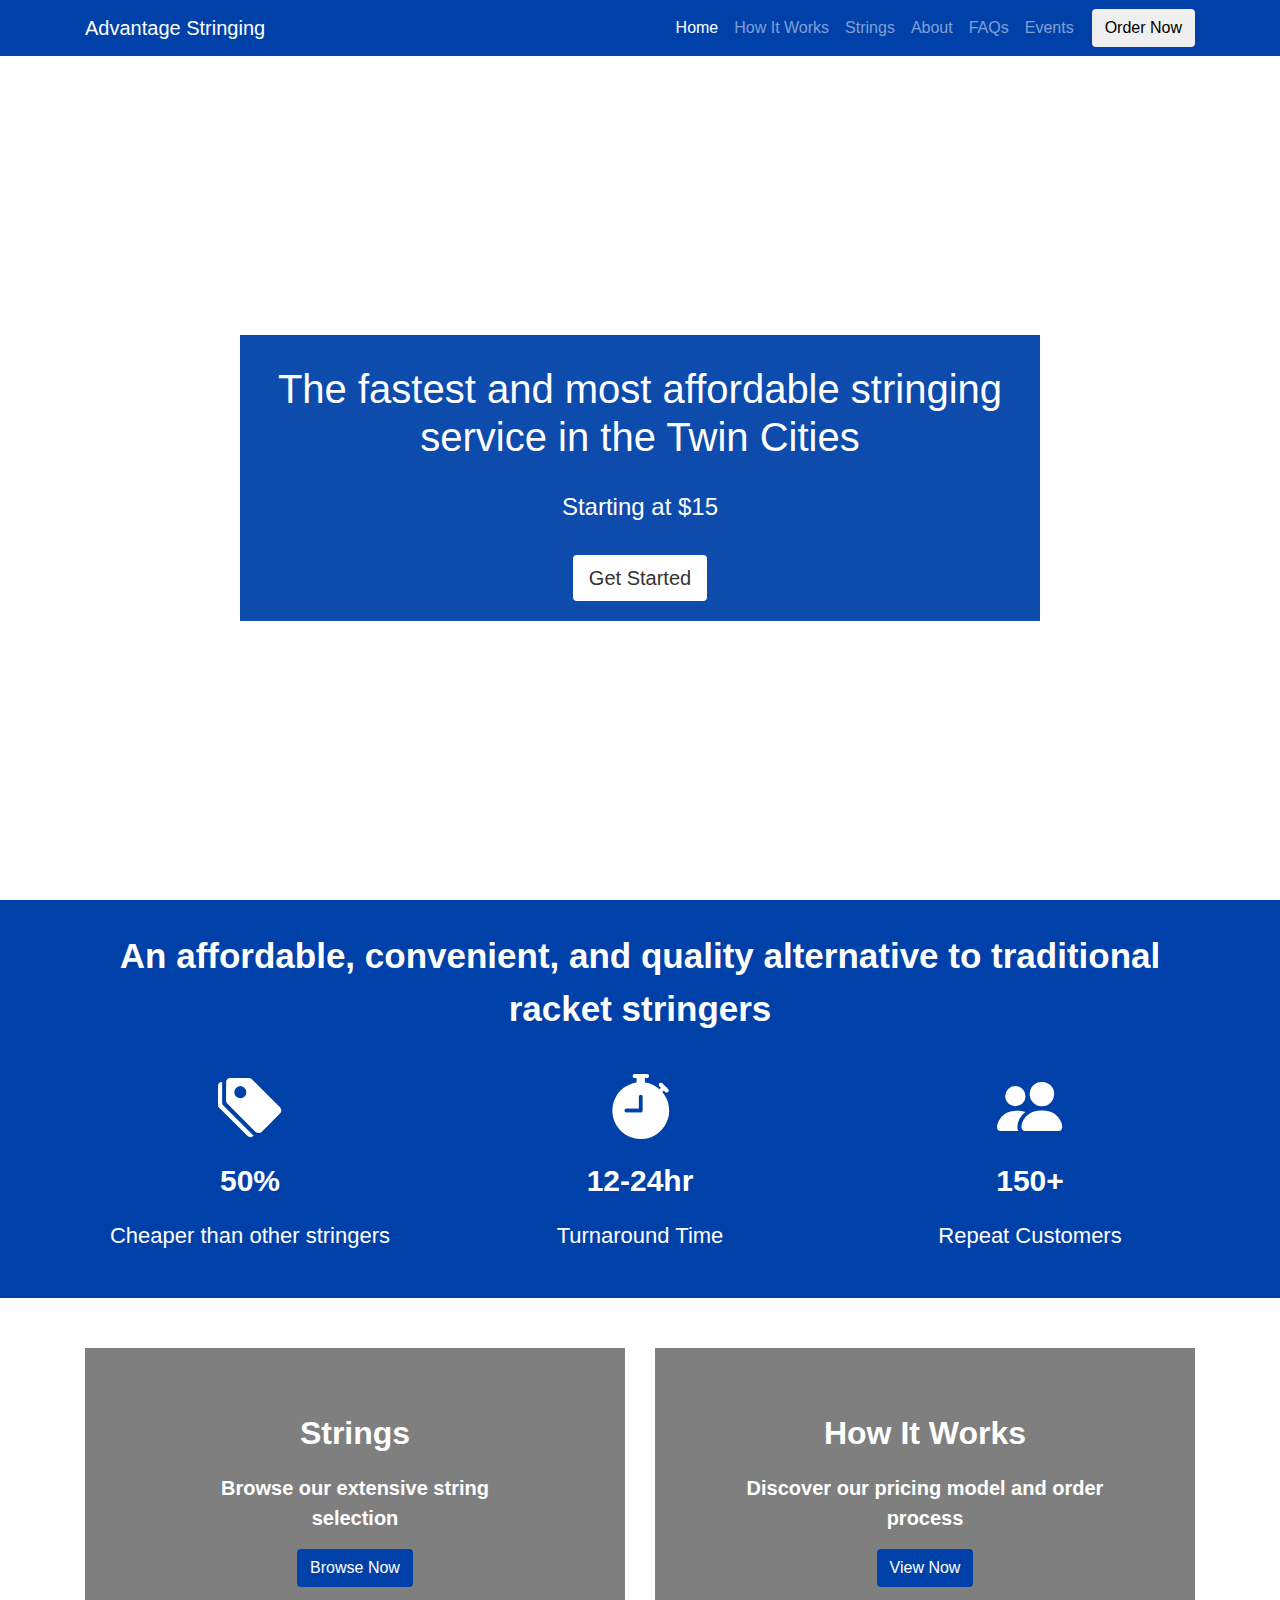
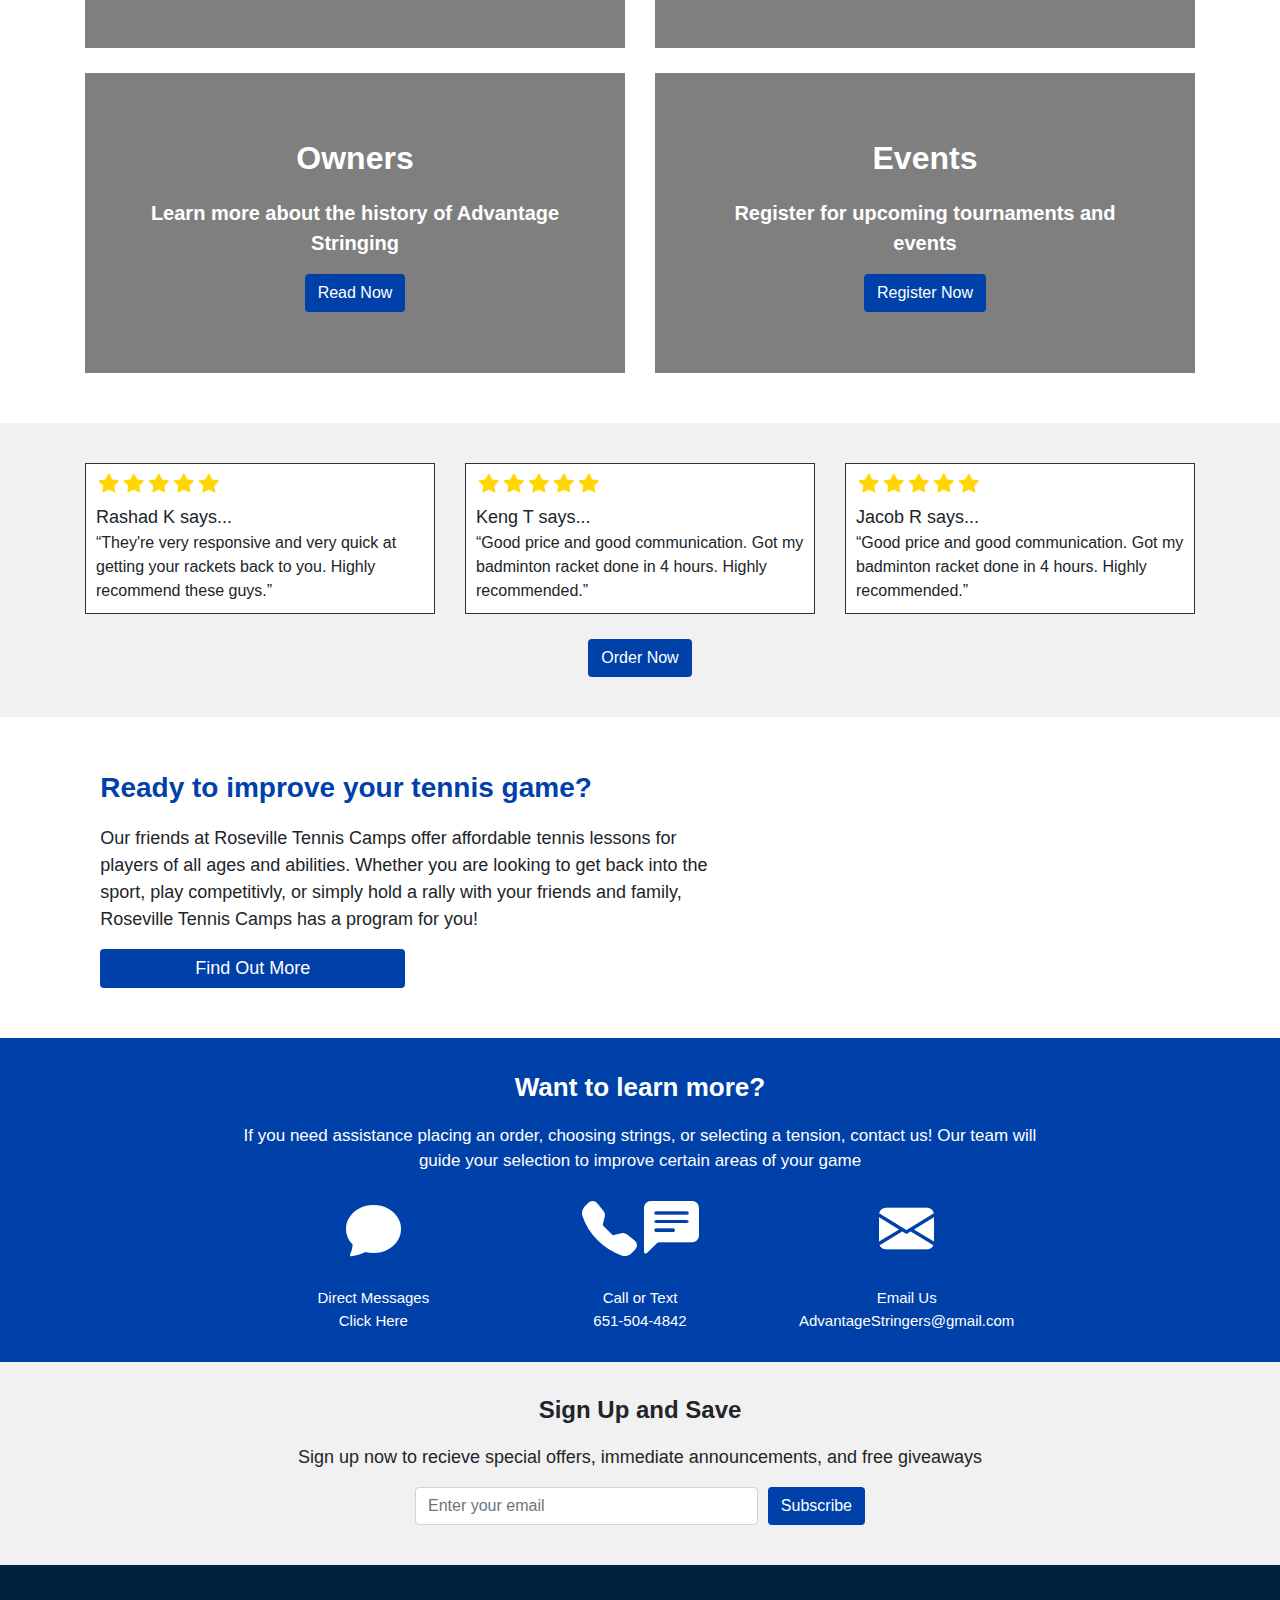
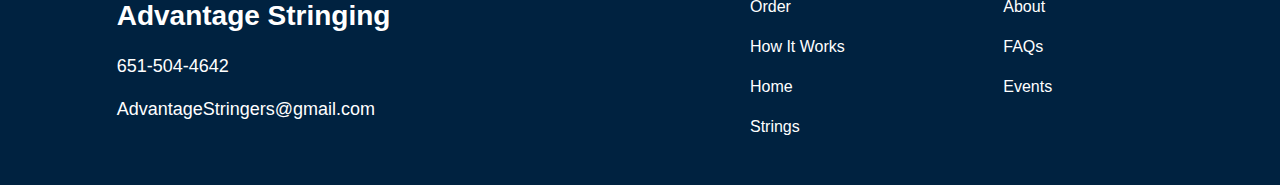
==== index.html @ 2bb8e8ad "Add files via upload" ====
<!doctype html>
<html lang="en">
  <head>
    <!-- Required meta tags -->
    <meta charset="utf-8">
    <meta name="viewport" content="width=device-width, initial-scale=1, shrink-to-fit=no">

    <!-- Bootstrap CSS -->
    <link rel="stylesheet" href="https://cdn.jsdelivr.net/npm/bootstrap@4.0.0/dist/css/bootstrap.min.css" integrity="sha384-Gn5384xqQ1aoWXA+058RXPxPg6fy4IWvTNh0E263XmFcJlSAwiGgFAW/dAiS6JXm" crossorigin="anonymous">
    <link rel="stylesheet" href="index-styles.css">
    <link rel="stylesheet" href="global-styles.css">

    <!-- Icons -->
    <link rel="stylesheet" href="https://cdn.jsdelivr.net/npm/bootstrap-icons@1.3.0/font/bootstrap-icons.css">

    <!-- Email JS -->
    <script type="text/javascript"
        src="https://cdn.jsdelivr.net/npm/@emailjs/browser@4/dist/email.min.js">
    </script>
    <script type="text/javascript">
    (function(){
        emailjs.init({
            publicKey: "Uv6jMGPoJgbdcEG1-",
        });
    })();
    </script>

    <title>Advantage Stringing</title>
  </head>


  <body>

    <nav class="navbar navbar-expand-lg navbar-dark" style="background-color: #0041a9;">
        <div class="container">
        <a class="navbar-brand" href="#">Advantage Stringing</a>
        <button class="navbar-toggler" type="button" data-toggle="collapse" data-target="#navbarSupportedContent" aria-controls="navbarSupportedContent" aria-expanded="false" aria-label="Toggle navigation">
            <span class="navbar-toggler-icon"></span>
        </button>
        
        <div class="collapse navbar-collapse" id="navbarSupportedContent" style="gap: 10px;">
            <ul class="navbar-nav ml-auto">
            <li class="nav-item active">
                <a class="nav-link" href="index.html">Home <span class="sr-only">(current)</span></a>
            </li>
            <li class="nav-item">
                <a class="nav-link" href="how-it-works.html">How It Works</a>
            </li>
            <li class="nav-item">
                <a class="nav-link" href="strings.html">Strings</a>
            </li>
            <li class="nav-item">
                <a class="nav-link" href="about.html">About</a>
            </li>
            <li class="nav-item">
                <a class="nav-link" href="faqs.html">FAQs</a>
            </li>
            <li class="nav-item">
                <a class="nav-link" href="events.html">Events</a>
            </li>
            </ul>
            <button class="btn my-2 my-sm-0 navbar-white-button" onclick="goToOrderPage()">Order Now</button>
        </div></div>
    </nav>

    <div class="index-header page-image-header d-flex">
        <div class="mx-auto my-auto page-header-content">
            <h1 class="page-header-text mx-auto">The fastest and most affordable stringing service in the Twin Cities</h1>
            <p class="page-header-sub-text mx-auto">Starting at $15</p>
            <div class="d-flex header-button-wrapper">
                <button class="btn my-2 my-sm-0 mx-auto white-header-button" onclick="goToHowToPage()">Get Started</button>
            </div>
        </div>
    </div>

    <div class="stats-section">
       <div class="container" style="padding: 30px 0px;">
            <div class="stats-section-header d-flex">
                <p class="stats-header-text text-center mx-auto">An affordable, convenient, and quality alternative to traditional racket stringers</p>
            </div>
            <div class="row">
                <div class="col-sm d-flex justify-content-center">
                    <div class="stat-element justify-content-center">
                        <div class="d-flex">
                            <i class="bi-tags-fill stat-icon mx-auto"></i>     
                        </div>
                        <p class="large-stat-text text-center">50%</p>
                        <p class="small-stat-text text-center">Cheaper than other stringers</p>
                    </div>
                </div>
                <div class="col-sm d-flex justify-content-center">
                    <div class="stat-element justify-content-center">
                        <div class="d-flex">
                            <i class="bi-stopwatch-fill stat-icon mx-auto"></i>     
                        </div>
                        
                        <p class="large-stat-text text-center">12-24hr</p>
                        <p class="small-stat-text text-center">Turnaround Time</p>
                    </div>
                </div>
                <div class="col-sm d-flex justify-content-center">
                    <div class="stat-element justify-content-center">
                        <div class="d-flex">
                            <i class="bi-people-fill stat-icon mx-auto"></i>     
                        </div>
                        
                        <p class="large-stat-text text-center">150+</p>
                        <p class="small-stat-text text-center">Repeat Customers</p>
                    </div>
                </div>
            </div>
       </div> 
    </div>

    <div class="spacer"></div>

    <div class="image-navigation-grid" style="margin: 30px 0px;">
        <div class="container">
            <div class="row">
                <div class="col d-flex justify-content-center nav-img-wrapper">
                    <div class="nav-image mx-auto my-auto justify-content-center string-nav-img">
                        <div class="nav-img-overlay d-flex" onclick="goToStringsPage()">
                            <div class="nav-img-text-wrapper my-auto mx-auto d-flex flex-column">
                                <p class="nav-img-large-text">Strings</p>
                                <p class="nav-img-small-text mx-auto">Browse our extensive string selection</p>
                                <button class="btn my-2 my-sm-0 mx-auto solid-blue-button" onclick="goToStringsPage()">Browse Now</button>  
                            </div>
                        </div>
                    </div>
                </div>
                <div class="col d-flex justify-content-center nav-img-wrapper">
                    <div class="nav-image mx-auto my-auto justify-content-center how-nav-img">
                        <div class="nav-img-overlay d-flex" onclick="goToHowToPage()">
                            <div class="nav-img-text-wrapper my-auto mx-auto d-flex flex-column">
                                <p class="nav-img-large-text">How It Works</p>
                                <p class="nav-img-small-text mx-auto">Discover our pricing model and order process</p>
                                <button class="btn my-2 my-sm-0 mx-auto solid-blue-button" onclick="goToHowToPage()">View Now</button>  
                            </div>
                        </div>
                    </div>
                </div>
            </div>
            <div class="row nav-img-row2">
                <div class="col d-flex justify-content-center nav-img-wrapper">
                    <div class="nav-image mx-auto my-auto justify-content-center owners-nav-img">
                        <div class="nav-img-overlay d-flex" onclick="goToAboutPage()">
                            <div class="nav-img-text-wrapper my-auto mx-auto d-flex flex-column">
                                <p class="nav-img-large-text">Owners</p>
                                <p class="nav-img-small-text mx-auto">Learn more about the history of Advantage Stringing</p>
                                <button class="btn my-2 my-sm-0 mx-auto solid-blue-button" onclick="goToAboutPage()">Read Now</button>  
                            </div>
                        </div>
                    </div>
                </div>
                <div class="col d-flex justify-content-center nav-img-wrapper">
                    <div class="nav-image mx-auto my-auto justify-content-center events-nav-img">
                        <div class="nav-img-overlay d-flex" onclick="goToEventsPage()">
                            <div class="nav-img-text-wrapper my-auto mx-auto d-flex flex-column">
                                <p class="nav-img-large-text">Events</p>
                                <p class="nav-img-small-text mx-auto">Register for upcoming tournaments and events</p>
                                <button class="btn my-2 my-sm-0 mx-auto solid-blue-button" onclick="goToEventsPage()">Register Now</button>  
                            </div>
                        </div>
                    </div>
                </div>
            </div>
        </div>
    </div>

    <div class="spacer"></div>

    <div class="reviews-section">
        <div class="container">
            <div class="row d-flex">
                <div class="col d-flex flex-sm-column flex-lg-row">
                    <div class="review-element-wrapper">
                        <div class="d-flex star-icon-wrapper">
                            <i class="bi-star-fill review-star-icon mx-auto"></i>
                            <i class="bi-star-fill review-star-icon mx-auto"></i>
                            <i class="bi-star-fill review-star-icon mx-auto"></i>
                            <i class="bi-star-fill review-star-icon mx-auto"></i>
                            <i class="bi-star-fill review-star-icon mx-auto"></i>
                        </div>
                        <p class="review-large-text">Rashad K says...</p>
                        <p class="review-small-text">“They're very responsive and very quick at getting your rackets back to you. Highly recommend these guys.”</p>
                    </div>
                </div>
                <div class="col d-flex">
                    <div class="review-element-wrapper">
                        <div class="d-flex star-icon-wrapper">
                            <i class="bi-star-fill review-star-icon mx-auto"></i>
                            <i class="bi-star-fill review-star-icon mx-auto"></i>
                            <i class="bi-star-fill review-star-icon mx-auto"></i>
                            <i class="bi-star-fill review-star-icon mx-auto"></i>
                            <i class="bi-star-fill review-star-icon mx-auto"></i>
                        </div>
                        <p class="review-large-text">Keng T says...</p>
                        <p class="review-small-text">“Good price and good communication. Got my badminton racket done in 4 hours. Highly recommended.”</p>
                    </div>
                </div>
                <div class="col d-flex">
                    <div class="review-element-wrapper">
                        <div class="d-flex star-icon-wrapper">
                            <i class="bi-star-fill review-star-icon mx-auto"></i>
                            <i class="bi-star-fill review-star-icon mx-auto"></i>
                            <i class="bi-star-fill review-star-icon mx-auto"></i>
                            <i class="bi-star-fill review-star-icon mx-auto"></i>
                            <i class="bi-star-fill review-star-icon mx-auto"></i>
                        </div>
                        <p class="review-large-text">Jacob R says...</p>
                        <p class="review-small-text">“Good price and good communication. Got my badminton racket done in 4 hours. Highly recommended.”</p>
                    </div>
                </div>
            </div>
            <div class="d-flex button-wrapper">
                <button class="btn my-2 my-sm-0 mx-auto solid-blue-button" onclick="goToOrderPage()">Order Now</button> 
            </div>
        </div>
    </div>
    <div class="spacer"></div>
    <div class="rsvl-ad-section">
        <div class="container">
            <div class="d-flex ad-container">
                <div class="ad-col my-auto text-col">
                    <p class="ad-title">Ready to improve your tennis game?</p>
                    <p class="ad-body">Our friends at Roseville Tennis Camps offer affordable tennis lessons for players of all ages and abilities. Whether you are looking to get back into the sport, play competitivly, or simply hold a rally with your friends and family, Roseville Tennis Camps has a program for you!</p>
                    <button class="btn solid-blue-button mx-auto" onclick="openRSVL()">Find Out More</button>
                </div>
                <div class="d-flex ad-col img-col">
                    <img src="/Images/rsvl-promo-img.jpg" alt="">
                </div>
            </div>
        </div>
    </div>
    <div class="spacer"></div>
    <div class="contact-info-section">
        <div class="container">
            <p class="contact-info-large-text text-center mx-auto">Want to learn more?</p>
            <p class="contact-info-small-text text-center mx-auto">If you need assistance placing an order, choosing strings, or selecting a tension, contact us! Our team will guide your selection to improve certain areas of your game</p>
            <div class="row mx-auto">
                <div class="col">
                    <div class="contact-element-wrapper d-flex flex-column hoverable" onclick="openQuestionModal()">
                        <i class="bi-chat-fill mx-auto contact-icon"></i>
                        <p class="contact-info-tiny-text text-center" style="margin-top: 15px;">Direct Messages</p>
                        <p class="contact-info-tiny-text text-center">Click Here</p>
                    </div>
                </div>
                <div class="col">
                    <div class="contact-element-wrapper d-flex flex-column">
                        <div class="mx-auto d-flex" style="gap: 7px;">
                            <i class="bi-telephone-fill mx-auto contact-icon" style="margin-right: 5px;"></i>    
                            <i class="bi-chat-left-text-fill mx-auto contact-icon" style="margin-left: 5px;"></i>    
                        </div>
                        <p class="contact-info-tiny-text text-center" style="margin-top: 15px;">Call or Text</p>
                        <p class="contact-info-tiny-text text-center">651-504-4842</p>
                    </div>
                </div>
                <div class="col">
                    <div class="contact-element-wrapper d-flex flex-column">
                        <i class="bi-envelope-fill mx-auto contact-icon"></i>
                        <p class="contact-info-tiny-text text-center" style="margin-top: 15px;">Email Us</p>
                        <p class="contact-info-tiny-text text-center">AdvantageStringers@gmail.com</p>
                    </div>
                </div>
            </div>
        </div>
    </div>

    <div class="modal fade" id="questionModal" tabindex="-1" role="dialog">
        <div class="modal-dialog modal-dialog-centered" role="document">
            <div class="modal-content">
                <div class="modal-header">
                    <h5 class="modal-title">How can we help?</h5>
                    <button type="button" class="close" data-dismiss="modal" aria-label="Close">
                        <span aria-hidden="true">&times;</span>
                    </button>
                </div>
                <form id="questionForm">
                    <div class="modal-body">
                        <div class="d-flex justify-content-around" style="gap: 20px;">
                            <input type="text" class="blue-input" placeholder="First Name" id="questionFirstName" required>
                            <input type="text" class="blue-input" placeholder="Last Name" id="questionLastName" required>
                        </div>
                        <input type="text" class="blue-input" placeholder="Email / Phone Number" id="questionContactInfo" required>
                        <textarea class="form-control blue-textarea" id="questionMessage" rows="3" placeholder="Question / Message" required></textarea>
                    </div>
                    <div class="modal-footer">
                        <button type="submit" class="btn solid-blue-button mx-auto" id="askQuestionButton">Send Message</button>
                    </div>
                </form>
            </div>
        </div>
    </div>

    <div class="modal fade" id="questionConfirmationModal" tabindex="-1" role="dialog" aria-hidden="true">
        <div class="modal-dialog modal-dialog-centered" role="document">
          <div class="modal-content">
            <div class="modal-header">
              <h5 class="modal-title">Order Complete</h5>
              <button type="button" class="close" data-dismiss="modal" aria-label="Close">
                <span aria-hidden="true">&times;</span>
              </button>
            </div>
            <div class="modal-body">
                <p class="text-center">Message Sent!</p>
                <p class="text-center">We will get back to you as soon as possible.</p>
            </div>
            <div class="modal-footer">
              <button type="button" class="btn solid-blue-button mx-auto" data-dismiss="modal">Done</button>
            </div>
          </div>
        </div>
      </div>

    <div class="newsletter-signup-section">
        <div class="container">
            <p class="newsletter-large-text text-center">Sign Up and Save</p>
            <p class="newsletter-small-text text-center">Sign up now to recieve special offers, immediate announcements, and free giveaways</p>
            <div class="d-flex mx-auto" style="margin-bottom: 10px;">
                <input type="email" class="form-control newsletter-input-field mx-auto my-auto" id="subscribeEmailInput" placeholder="Enter your email">
                <button type="submit" class="btn mb-3 solid-blue-button my-auto" id="subscribeInputButton" onclick="sendSubscribeEmail()">Subscribe</button>
            </div>
            <div class="d-flex mx-auto">
                <p class="newsletter-small-text text-center mx-auto d-none" id="subscribeConfirmationWrapper">Thanks for Subscribing!</p>
            </div>
        </div>
    </div>

    <div class="footer-section">
        <div class="container">
            <div class="row d-flex justify-content-center">
                <div class="col-6 mx-auto">
                    <p class="footer-large-text">Advantage Stringing</p>
                    <p class="footer-medium-text">651-504-4642</p>
                    <p class="footer-medium-text">AdvantageStringers@gmail.com</p>
                </div>
                <div class="col-2 mx-auto">
                    <p class="footer-small-text hoverable" onclick="goToOrderPage()">Order</p>
                    <p class="footer-small-text hoverable" onclick="goToHowToPage()">How It Works</p>
                    <p class="footer-small-text hoverable" onclick="goToHomePage()">Home</p>
                    <p class="footer-small-text hoverable" onclick="goToStringsPage()">Strings</p>
                </div>
                <div class="col-2 mx-auto">
                    <p class="footer-small-text hoverable" onclick="goToAboutPage()">About</p>
                    <p class="footer-small-text hoverable" onclick="goToFAQsPage()">FAQs</p>
                    <p class="footer-small-text hoverable" onclick="goToEventsPage()">Events</p>
                </div>
            </div>
        </div>
    </div>

    



    <!-- Optional JavaScript -->
    <!-- jQuery first, then Popper.js, then Bootstrap JS -->
    <script src="https://code.jquery.com/jquery-3.2.1.slim.min.js" integrity="sha384-KJ3o2DKtIkvYIK3UENzmM7KCkRr/rE9/Qpg6aAZGJwFDMVNA/GpGFF93hXpG5KkN" crossorigin="anonymous"></script>
    <script src="https://cdn.jsdelivr.net/npm/popper.js@1.12.9/dist/umd/popper.min.js" integrity="sha384-ApNbgh9B+Y1QKtv3Rn7W3mgPxhU9K/ScQsAP7hUibX39j7fakFPskvXusvfa0b4Q" crossorigin="anonymous"></script>
    <script src="https://cdn.jsdelivr.net/npm/bootstrap@4.0.0/dist/js/bootstrap.min.js" integrity="sha384-JZR6Spejh4U02d8jOt6vLEHfe/JQGiRRSQQxSfFWpi1MquVdAyjUar5+76PVCmYl" crossorigin="anonymous"></script>
    <script src="global-js.js"></script>
  </body>

  <script>

    const openRSVL = () => {
        window.open("https://www.rsvltennis.com", '_blank');
    }

    function sendSubscribeEmail() {
        if($("#subscribeEmailInput").val() != "") {
            sendQuestionEmail({
                customer_name: "Advantage Stringing Customer",
                contact_info: $("#subscribeEmailInput").val(),
                message: "Customer has subscribed to the Advantage Stringing email list"
            })
            $("#subscribeEmailInput").val("");
            $("#subscribeEmailInput").addClass("d-none");
            $("#subscribeInputButton").addClass("d-none");
            $("#subscribeConfirmationWrapper").removeClass("d-none");
        }
    }

    const openQuestionModal = () => {
        $("#questionModal").modal('show');
    }

    $("#questionForm").on('submit', function(e) {
        e.preventDefault();
        
        let newQuestion = new Question(
            $("#questionFirstName").val(),
            $("#questionLastName").val(),
            $("#questionContactInfo").val(),
            $("#questionMessage").val()
        )

        // Clear form
        $("#questionFirstName").val("")
        $("#questionLastName").val("")
        $("#questionContactInfo").val("")
        $("#questionMessage").val("")

        // Send message to us
        sendQuestionEmail(newQuestion);

        $("#questionModal").modal('hide');

        setTimeout(function(){
            //  Move to confirmation modal
            $("#questionConfirmationModal").modal('show');
        }, 700);
    });

  </script>
</html>
---- index-styles.css ----
.index-header {
    background-image: url('/Images/IndexHeader3.jpg');
    min-height: calc(100vh - 56px);
}

.header-button-wrapper {
    margin-top: 20px;
}

.stats-section {
    background-color: #0041A9;
    width: 100%;
    height: auto;
}

.stats-header-text {
    color: #fff;
    font-size: 35px;
    font-weight: 600;
    max-width: 900px;
    margin-bottom: 25px;
    max-width: 95%;
}

.stat-icon {
    color: #fff;
    font-size: 65px;
}

.large-stat-text {
    font-size: 30px;
    font-weight: 600;
    color: #fff;
}

.small-stat-text {
    font-size: 22px;
    color: #fff;
}

.nav-image {
    width: 100%;
    height: 300px;
    min-width: 250px;
    background-size: cover;
    background-position: center;
}

.string-nav-img {
    background-image: url('/Images/strings-nav-image.jpg');
}

.how-nav-img {
    background-image: url('/Images/strings.png');
}

.owners-nav-img {
    background-image: url('/Images/owners-nav-image.png');
}

.events-nav-img {
    background-image: url('/Images/events-nav-image.png');
}

.nav-img-overlay {
    width: 100%;
    height: 100%;
    background-color: rgba(0, 0, 0, 0.5);
}

.nav-img-overlay:hover {
    cursor: pointer;
    background-color: rgba(0, 0, 0, 0.25);
}

.nav-img-large-text {
    font-size: 32px;
    color: #fff;
    font-weight: 600;
    text-align: center;
}

.nav-img-small-text {
    font-size: 20px;
    color: #fff;
    font-weight: 600;
    text-align: center;
    max-width: 90%;
}

.nav-img-row2 {
    margin-top: 25px;
}

.reviews-section {
    height: auto;
    padding: 40px 0px;
    width: 100%;
    background-color: #F1F1F1;
}

.review-element-wrapper {
    background-color: #fff;
    border: 1px solid #333;
    width: 100%;
    height: auto;
    padding: 5px 10px 10px;
}

.review-star-icon {
    font-size: 20px;
    color: gold;
}

.star-icon-wrapper {
    max-width: 125px;
    margin-bottom: 5px;
}

.review-large-text {
    font-weight: 500;
    font-size: 18px;
    margin: 0px;
}

.review-small-text {
    margin: 0px;
}

.button-wrapper {   
    margin-top: 25px;
}

.rsvl-ad-section {
    padding: 30px 0px;
}

.rsvl-ad-section .ad-container {
    justify-content: space-evenly;
    gap: 10px;
}

.rsvl-ad-section .ad-col {
    flex-direction: column;
    justify-content: space-evenly;
}

.rsvl-ad-section .text-col {
    width: 55%;
}

.rsvl-ad-section .img-col {
    width: 40%;
}

.ad-title {
    font-size: 28px;
    font-weight: 600;
    color: #0041A9;
}

.ad-body {
    font-size: 18px;
}

.ad-col .solid-blue-button {
    padding: 5px 30px;
    font-size: 18px;
    width: 50%;
}

.rsvl-ad-section img {
    width: 100%;
    height: auto;
}

@media (max-width: 1000px) {
    .rsvl-ad-section .container {
        max-width: 95%;
    }
}

@media (max-width: 770px) {
    .nav-img-wrapper {
        margin-top: 20px;
    }
    .nav-img-row2 {
        margin-top: 0px;
    }
    .review-large-text {
        font-size: 16px;
    }
    .review-small-text {
        font-size: 14px;
    }
    .rsvl-ad-section .ad-container {
        flex-direction: column;
    }
    .rsvl-ad-section .ad-col {
        width: 100%;
        text-align: center;
    }
    .rsvl-ad-section .img-col {
        margin-top: 20px;
    }
}

@media (max-width: 460px) {
    .review-element-wrapper {
        margin-top: 10px;
    }
}
---- global-styles.css ----
.page-image-header {
    height: auto;
    background-size: cover;
    background-position: center;
    width: 100%;
}

.page-header-content {
    background-color: rgba(0, 65, 169, 0.95);
    max-width: 800px;
    width: 95%;
    height: auto;
    padding: 20px;
}

.page-header-text {
    color: #fff;
    padding: 10px;
    text-align: center;
    font-size: 40px;
}

.page-header-sub-text {
    color: #fff;
    padding: 10px;
    text-align: center;
    font-size: 24px;
    width: auto;
}

button:focus {
    outline: none;
    box-shadow: none;
}

.white-header-button {
    background-color: #fff;
    color: #333;
    padding: 7px 15px;
    font-size: 20px;
}

.white-header-button:hover {
    transform: scale(1.02);
}

.solid-blue-button {
    background-color: #0041A9;
    color: #fff;
}

.solid-blue-button:hover {
    background-color: #004cc6;
    transform: scale(1.02);
}

.solid-blue-button i {
    color: #fff;
}

.outline-blue-button {
    background-color: #fff;
    border: 1px solid #0041A9;
    color: #0041A9;
}

.outline-blue-button:hover {
    background-color: #0041A9;
    color: #fff;
}

.outline-gold-button {
    background-color: #fff;
    border: 1px solid goldenrod;
    color: goldenrod;
}

.outline-gold-button:hover {
    background-color: goldenrod;
    color: #fff;
}

.outline-gray-button {
    background-color: #fff;
    border: 1px solid gray;
    color: gray;
}

.outline-gray-button:hover {
    background-color: gray;
    color: #fff;
}

.dropdown-button {
    width: 100%;
    border-bottom: 1.5px solid gray;
    border-radius: 0px;
    text-align: left;
    padding: 0px 2px;
    background-color: #fff;
}

.dropdown-button:focus {
    outline: none;
    box-shadow: none;
}

.dropdown-button p {
    margin: 0px;
}

.blue-input {
    border: none;
    border-bottom: 1.5px solid gray;
    width: 100%;
    margin-bottom: 20px;
}

.blue-input:focus {
    outline: none;
    box-shadow: none;
    border-bottom: 1.5px solid #0041A9;
}

.blue-textarea {
    border: 1.5px solid gray;
    width: 100%;
    margin-bottom: 20px;
    border-radius: 0px;
}

.blue-textarea:focus {
    outline: none;
    box-shadow: none;
    border: 1.5px solid #0041A9;
}

.selection-button {
    padding: 8px 15px;
    width: 90%;
    max-width: 200px;
    border: 1.5px solid #333;
    background-color: #fff;
    font-size: 17px;
    font-weight: 600;
}

.selection-button-selected {
    color: #fff;
    background-color: #0041A9;
    border: 1.5px solid #0041A9;
}

.selection-button:focus {
    outline: none;
    box-sizing: none;
}

.selection-button:hover {
    cursor: pointer;
    transform: scale(1.02);
}

.spacer{
    height: 20px;
    width: 100%;
}


.contact-info-section {
    height: auto;
    width: 100%;
    background-color: #0041A9;
    padding: 30px 0px;
}

.contact-info-large-text {
    color: #fff;
    font-size: 26px;
    font-weight: 600;
}

.contact-info-small-text {
    max-width: 800px;
    font-size: 17px;
    color: #fff;
}

.contact-info-tiny-text {
    color: #fff;
    font-size: 15px;
    margin: 0px;
}

.contact-icon {
    font-size: 55px;
    color: #fff;
}

.contact-info-section .row {
    max-width: 800px;
}

.newsletter-signup-section {
    width: 100%;
    padding: 30px 0px;
    background-color: #F1F1F1;
}

.newsletter-large-text {
    font-size: 24px;
    font-weight: 700;
}

.newsletter-small-text {
    font-size: 18px;
}

.newsletter-input-field {
    width: 100%;
    height: 38px;
}

.newsletter-signup-section .solid-blue-button {
    margin: 0px;
}

.newsletter-signup-section .d-flex {
    width: auto;
    max-width: 450px;
    gap: 10px;
}

.footer-section {
    padding: 30px 0px;
    background-color: #002240;
    color: #fff;
}

.footer-large-text {
    font-size: 28px;
    font-weight: 700;
}

.footer-medium-text {
    font-size: 18px;
}

.hoverable:hover {
    cursor: pointer;
}

@media (max-width: 500px) {
    .footer-section .d-flex {
        flex-direction: column;
        text-align: center;
    }
    .footer-section .col-6,
    .footer-section .col-2 {
        min-width: 300px;
    }
}

@media (max-width: 770px) {
    .contact-info-section .container {
        max-width: 95%;
    }
}
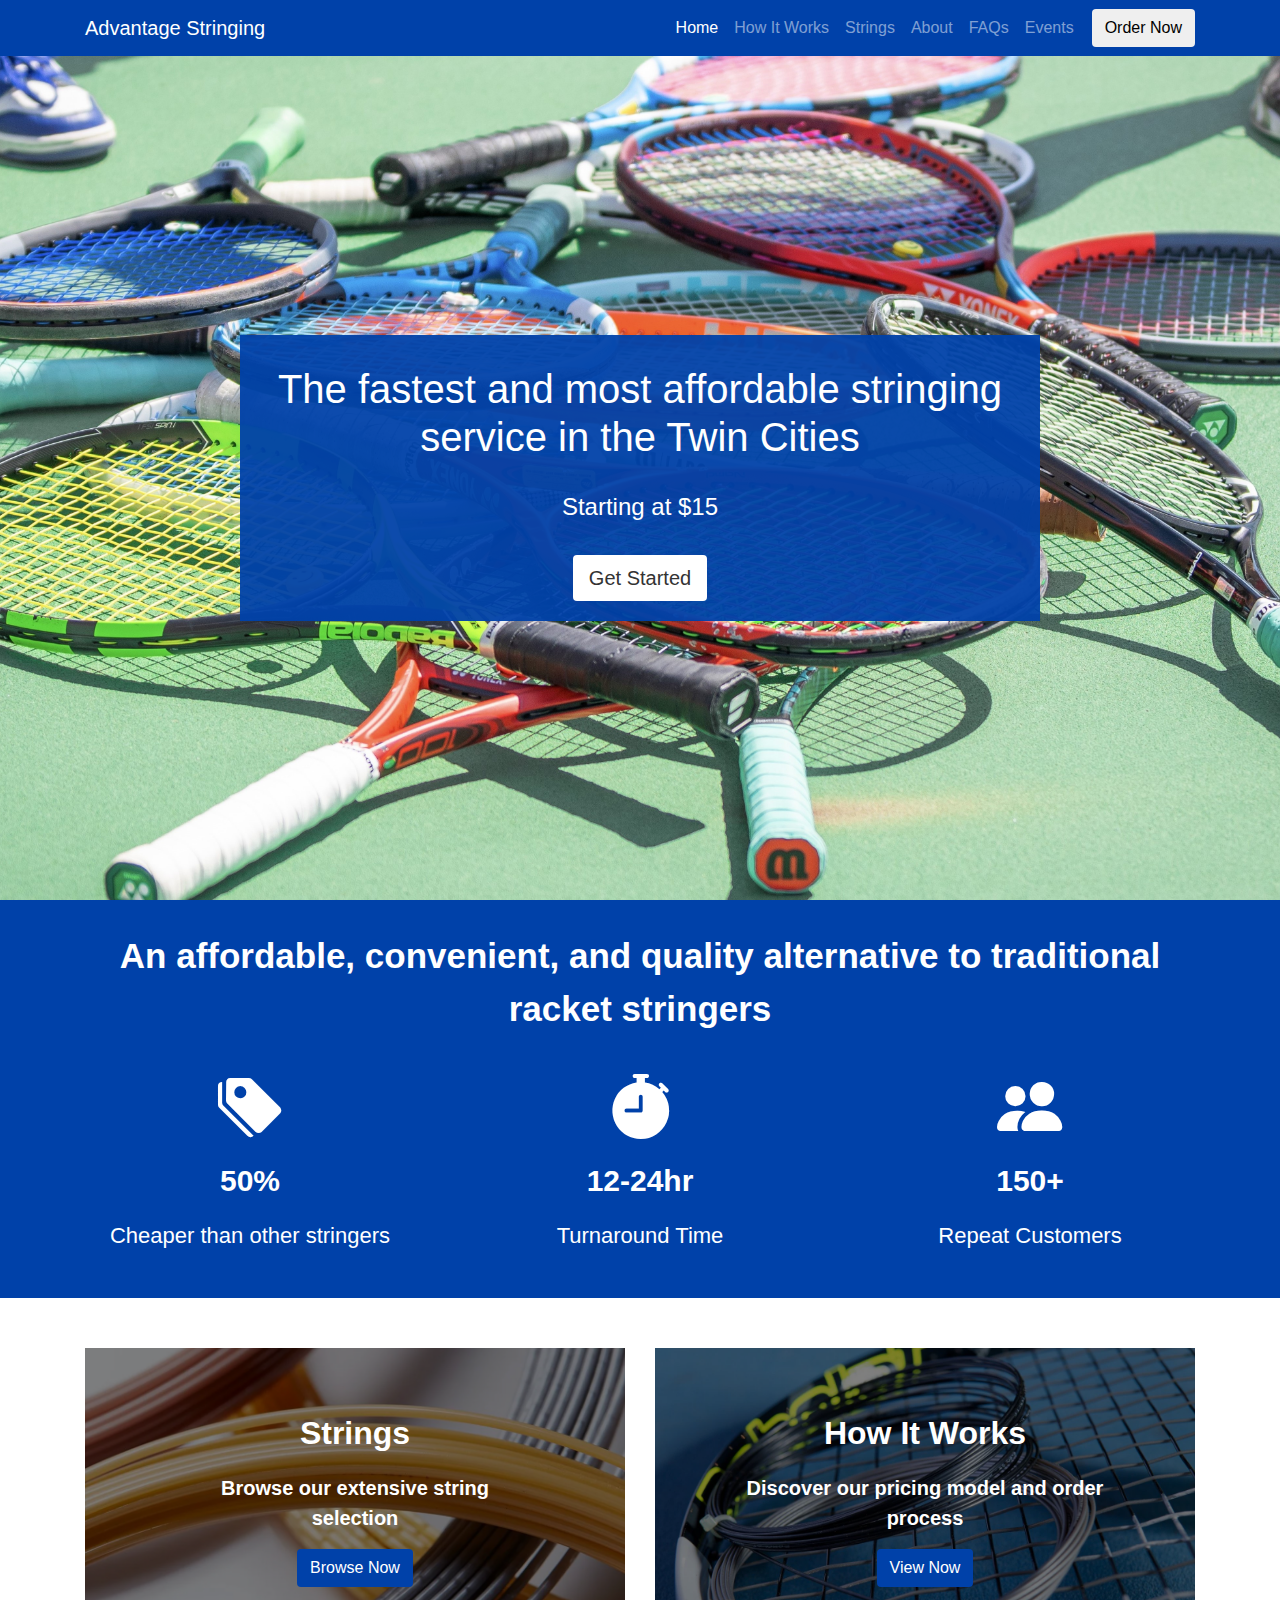
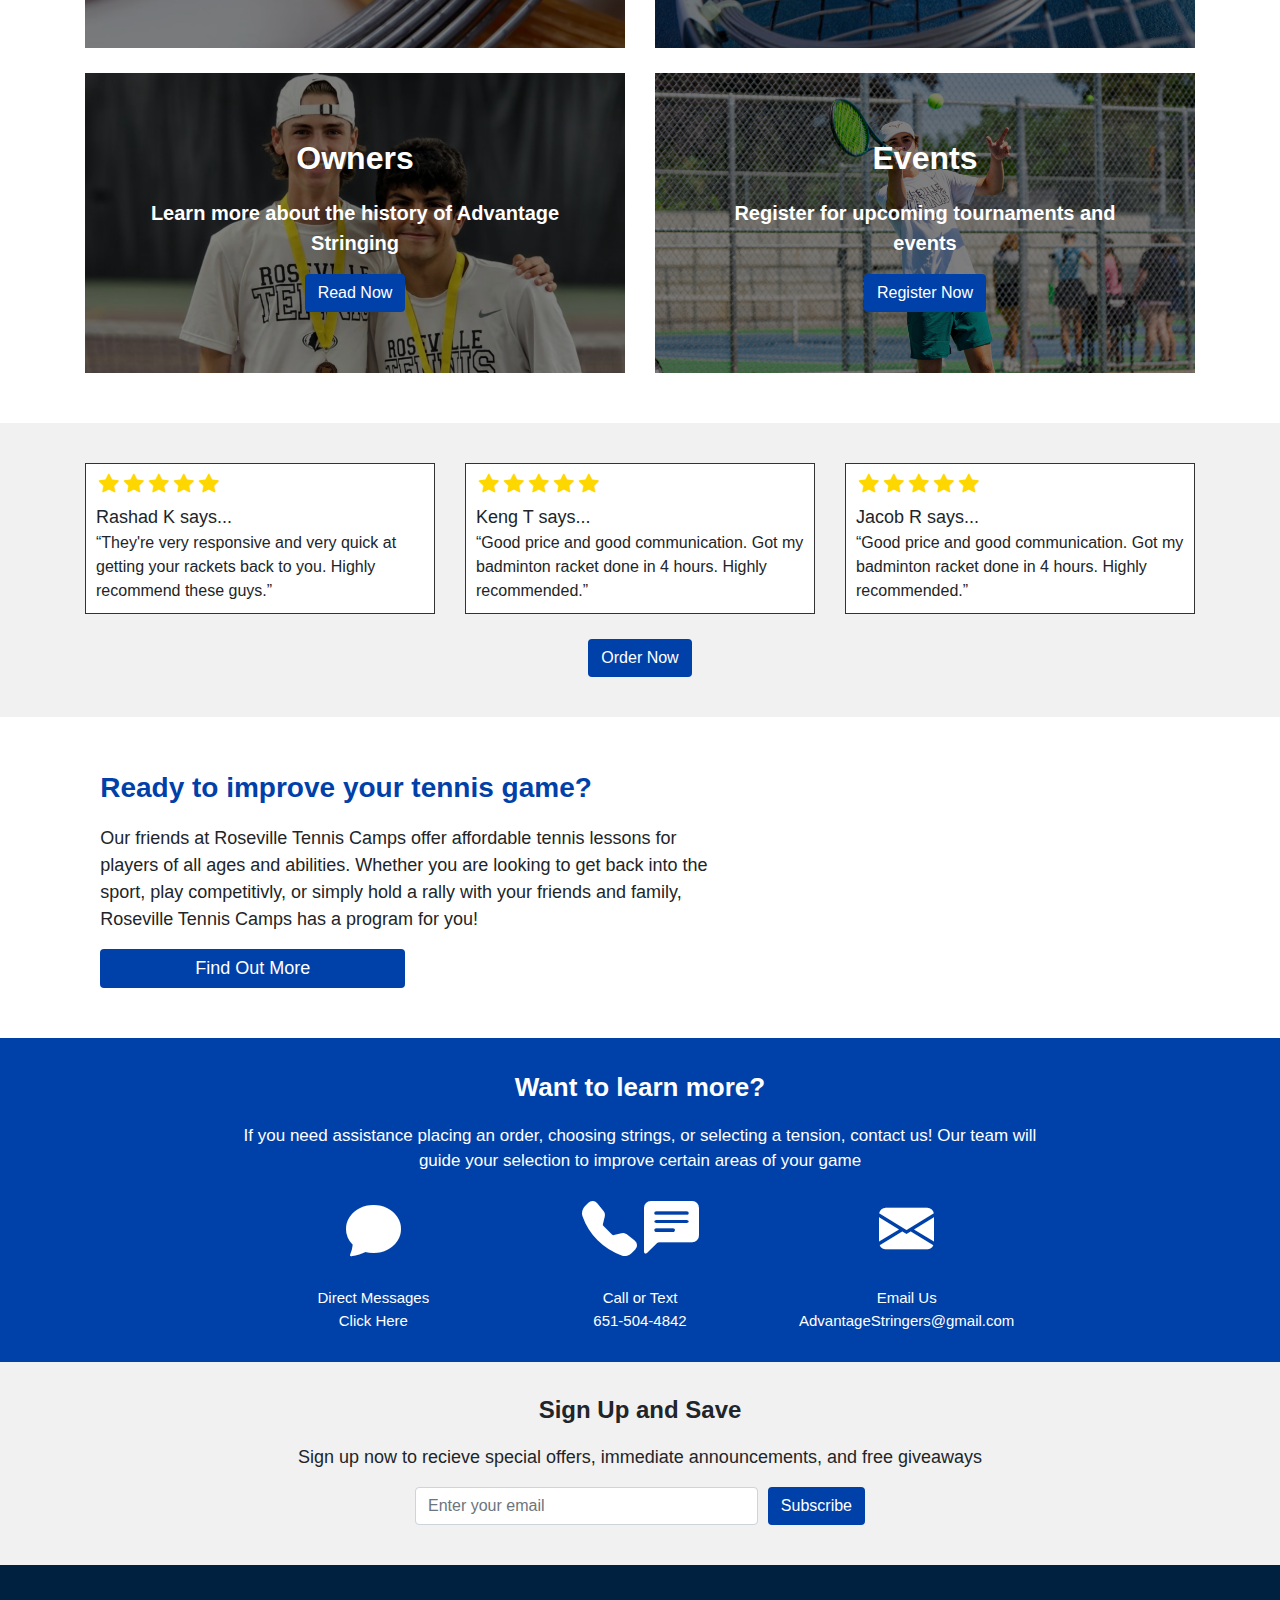
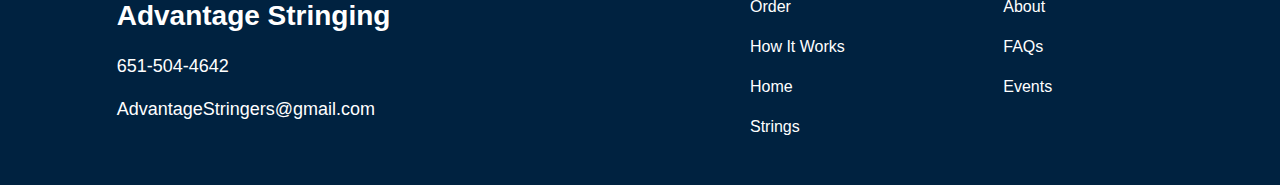
==== commit 9cff8287: "Update index.html" ====
--- a/index.html
+++ b/index.html
@@ -227,7 +227,7 @@
                     <button class="btn solid-blue-button mx-auto" onclick="openRSVL()">Find Out More</button>
                 </div>
                 <div class="d-flex ad-col img-col">
-                    <img src="/Images/rsvl-promo-img.jpg" alt="">
+                    <img src="Images/rsvl-promo-img.jpg" alt="">
                 </div>
             </div>
         </div>
@@ -413,4 +413,4 @@
     });
 
   </script>
-</html>+</html>
--- a/index-styles.css
+++ b/index-styles.css
@@ -1,6 +1,6 @@
 
 .index-header {
-    background-image: url('/Images/IndexHeader3.jpg');
+    background-image: url('./Images/IndexHeader3.jpg');
     min-height: calc(100vh - 56px);
 }
 
@@ -48,19 +48,19 @@
 }
 
 .string-nav-img {
-    background-image: url('/Images/strings-nav-image.jpg');
+    background-image: url('./Images/strings-nav-image.jpg');
 }
 
 .how-nav-img {
-    background-image: url('/Images/strings.png');
+    background-image: url('./Images/strings.png');
 }
 
 .owners-nav-img {
-    background-image: url('/Images/owners-nav-image.png');
+    background-image: url('./Images/owners-nav-image.png');
 }
 
 .events-nav-img {
-    background-image: url('/Images/events-nav-image.png');
+    background-image: url('./Images/events-nav-image.png');
 }
 
 .nav-img-overlay {
@@ -210,4 +210,4 @@
     .review-element-wrapper {
         margin-top: 10px;
     }
-}+}
